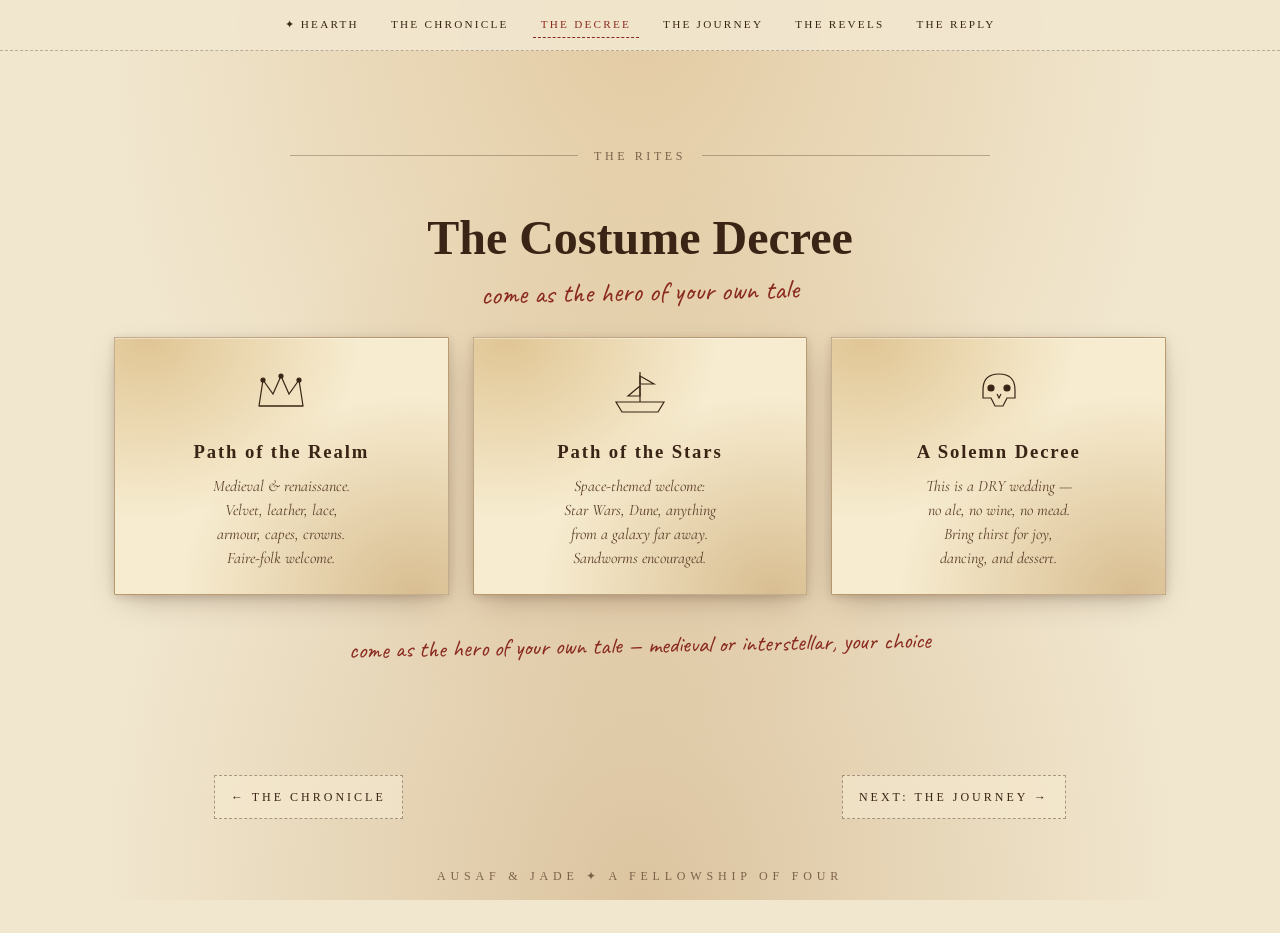
==== details.html @ 03f6eb36 "Add files via upload" ====
<!doctype html>
<html lang="en">
<head>
<meta charset="utf-8" />
<meta name="viewport" content="width=device-width,initial-scale=1" />
<title>The Costume Decree — Ausaf &amp; Jade</title>
<meta name="description" content="Dress code for the Ausaf & Jade wedding: medieval/renaissance or space-themed costumes. This is a dry wedding." />
<link rel="stylesheet" href="styles.css" />
</head>
<body>
<nav class="site-nav"><div class="nav-inner">
  <a href="index.html">✦ Hearth</a>
  <a href="story.html">The Chronicle</a>
  <a href="details.html">The Decree</a>
  <a href="journey.html">The Journey</a>
  <a href="festivities.html">The Revels</a>
  <a href="rsvp.html">The Reply</a>
</div></nav>
<section class="page-section container">
  <div class="divider"><span class="line"></span><span class="label">The Rites</span><span class="line"></span></div>
  <div class="center mb-3">
    <h2 class="section-title">The Costume Decree</h2>
    <p class="section-subtitle">come as the hero of your own tale</p>
  </div>
  <div class="grid-3">
    <div class="parchment-card detail-card">
      <div class="icon" data-sketch="crown"></div>
      <h3>Path of the Realm</h3>
      <ul><li>Medieval &amp; renaissance.</li><li>Velvet, leather, lace,</li><li>armour, capes, crowns.</li><li>Faire-folk welcome.</li></ul>
    </div>
    <div class="parchment-card detail-card">
      <div class="icon" data-sketch="ship"></div>
      <h3>Path of the Stars</h3>
      <ul><li>Space-themed welcome:</li><li>Star Wars, Dune, anything</li><li>from a galaxy far away.</li><li>Sandworms encouraged.</li></ul>
    </div>
    <div class="parchment-card detail-card">
      <div class="icon" data-sketch="skull"></div>
      <h3>A Solemn Decree</h3>
      <ul><li>This is a DRY wedding —</li><li>no ale, no wine, no mead.</li><li>Bring thirst for joy,</li><li>dancing, and dessert.</li></ul>
    </div>
  </div>
  <p class="center mt-4 hand" style="font-size:1.5rem;transform:rotate(-1deg)">come as the hero of your own tale — medieval or interstellar, your choice</p>
</section>
<nav class="page-nav">
  <a href="story.html">← The Chronicle</a>
  <a href="journey.html">Next: The Journey →</a>
</nav>
<footer class="site-footer">Ausaf &amp; Jade ✦ A Fellowship of Four</footer>
<script src="main.js"></script>
</body></html>
---- styles.css ----
@import url("https://fonts.googleapis.com/css2?family=IM+Fell+English+SC&family=IM+Fell+English:ital@0;1&family=Caveat:wght@400;700&family=Cormorant+Garamond:ital,wght@0,400;0,600;1,400&display=swap");

:root {
  --parchment: #f1e7cf;
  --parchment-deep: #e5d4ad;
  --ink: #3a2415;
  --ink-faded: #5b3f2a;
  --ink-soft: #7d624a;
  --seal: #8a2a1f;
  --font-display: "IM Fell English SC", serif;
  --font-serif: "IM Fell English", "Cormorant Garamond", serif;
  --font-hand: "Caveat", cursive;
}

* { box-sizing: border-box; margin: 0; padding: 0; }
html { scroll-behavior: smooth; }
body {
  font-family: var(--font-serif);
  color: var(--ink);
  background-color: var(--parchment);
  background-image:
    radial-gradient(ellipse at top, rgba(200,150,80,0.35), transparent 60%),
    radial-gradient(ellipse at bottom, rgba(180,130,70,0.35), transparent 60%);
  background-attachment: fixed;
  line-height: 1.5;
  min-height: 100vh;
}
img { max-width: 100%; display: block; }
a { color: var(--seal); }

.font-display { font-family: var(--font-display); }
.font-hand    { font-family: var(--font-hand); }
.font-serif   { font-family: var(--font-serif); }

.container { max-width: 1100px; margin: 0 auto; padding: 0 1.5rem; }
.narrow    { max-width: 720px; margin: 0 auto; padding: 0 1.5rem; }
.center    { text-align: center; }

/* Nav */
.site-nav { position: sticky; top: 0; z-index: 50; background: rgba(241,231,207,0.92); backdrop-filter: blur(6px); border-bottom: 1px dashed rgba(58,36,21,0.3); }
.site-nav .nav-inner { display: flex; flex-wrap: wrap; gap: 1rem; align-items: center; justify-content: center; padding: 0.75rem 1rem; font-family: var(--font-display); letter-spacing: 0.2em; font-size: 0.7rem; text-transform: uppercase; }
.site-nav a { color: var(--ink); text-decoration: none; padding: 0.25rem 0.5rem; border-bottom: 1.5px dashed transparent; }
.site-nav a:hover { border-bottom-color: var(--seal); color: var(--seal); }
.site-nav a.active { color: var(--seal); border-bottom-color: var(--seal); }

/* Cards */
.parchment-card {
  background-color: #f7ecd0;
  background-image:
    radial-gradient(ellipse at 10% 0%, rgba(190,140,60,0.4), transparent 50%),
    radial-gradient(ellipse at 90% 100%, rgba(170,120,50,0.4), transparent 55%);
  border: 1px solid rgba(120,80,40,0.4);
  box-shadow: 0 1px 0 rgba(255,255,255,0.4) inset, 0 10px 30px -10px rgba(60,30,15,0.35), 0 2px 8px rgba(60,30,15,0.15);
  padding: 1.5rem;
}
.ink-border { border: 1.5px solid var(--ink); box-shadow: 2px 2px 0 0 var(--ink); }

h1, h2, h3 { font-family: var(--font-display); color: var(--ink); line-height: 1.05; }
.hand { font-family: var(--font-hand); color: var(--seal); }
.italic { font-style: italic; }
.muted { color: var(--ink-faded); }
.eyebrow { font-family: var(--font-display); text-transform: uppercase; letter-spacing: 0.3em; font-size: 0.75rem; color: var(--ink-soft); }

/* Hero */
.hero { position: relative; min-height: 90vh; display: flex; align-items: center; justify-content: center; text-align: center; padding: 3rem 1.5rem; overflow: hidden; }
.hero-bg { position: absolute; inset: 0; width: 100%; height: 100%; object-fit: cover; opacity: 0.3; mix-blend-mode: multiply; }
.hero-overlay { position: absolute; inset: 0; background: linear-gradient(to bottom, rgba(241,231,207,0.6), transparent 30%, var(--parchment)); }
.hero-inner { position: relative; max-width: 800px; }
.hero h1 { font-size: clamp(3.5rem, 10vw, 7rem); margin: 0.5rem 0; }
.amp { display: block; font-family: var(--font-hand); font-size: 3rem; color: var(--seal); transform: rotate(-3deg); margin: 0.5rem 0; }
.compass { position: absolute; top: 1.5rem; right: 1.5rem; width: 110px; opacity: 0.8; animation: spin 60s linear infinite; }
@keyframes spin { to { transform: rotate(360deg); } }

section.page-section { padding: 4rem 1.5rem; }
.divider { display: flex; align-items: center; gap: 1rem; max-width: 700px; margin: 2rem auto 3rem; }
.divider .line { flex: 1; height: 1px; background: var(--ink); opacity: 0.3; }
.divider .label { font-family: var(--font-display); letter-spacing: 0.3em; text-transform: uppercase; font-size: 0.75rem; color: var(--ink-soft); }

.section-title { font-size: clamp(2rem, 5vw, 3rem); margin-bottom: 0.5rem; }
.section-subtitle { font-family: var(--font-hand); font-size: 1.75rem; color: var(--seal); transform: rotate(-1deg); display: inline-block; }

.grid-3 { display: grid; gap: 1.5rem; grid-template-columns: 1fr; }
@media (min-width: 720px) { .grid-3 { grid-template-columns: repeat(3, 1fr); } }

.story-row { display: grid; gap: 2rem; align-items: center; margin: 3rem 0; }
@media (min-width: 720px) { .story-row { grid-template-columns: 1fr 1fr; } }
.story-row.reverse .text { order: 2; }
.story-row.reverse .art  { order: 1; }

.btn { display: inline-block; cursor: pointer; text-decoration: none; font-family: var(--font-display); letter-spacing: 0.25em; text-transform: uppercase; font-size: 0.8rem; padding: 0.8rem 1.5rem; background: var(--seal); color: var(--parchment); border: 1.5px solid var(--ink); box-shadow: 2px 2px 0 0 var(--ink); transition: transform 0.15s, box-shadow 0.15s; }
.btn:hover { transform: translate(2px,2px); box-shadow: none; }
.btn.ghost { background: transparent; color: var(--ink); }
.btn.dark  { background: var(--ink); color: var(--parchment); }

.page-nav { display: flex; justify-content: space-between; gap: 1rem; margin: 3rem auto 0; max-width: 900px; padding: 0 1.5rem; }
.page-nav a { font-family: var(--font-display); font-size: 0.75rem; letter-spacing: 0.25em; text-transform: uppercase; color: var(--ink); text-decoration: none; padding: 0.75rem 1rem; border: 1.5px dashed rgba(58,36,21,0.4); background: rgba(247,236,208,0.6); }
.page-nav a:hover { border-color: var(--seal); color: var(--seal); }

footer.site-footer { text-align: center; padding: 3rem 1.5rem; font-family: var(--font-display); letter-spacing: 0.4em; text-transform: uppercase; font-size: 0.75rem; color: var(--ink-soft); }
footer .hand { font-size: 1.5rem; margin-top: 0.5rem; display: block; letter-spacing: normal; }

.detail-card { text-align: center; }
.detail-card .icon { width: 64px; height: 64px; margin: 0 auto 1rem; }
.detail-card h3 { margin-bottom: 0.75rem; letter-spacing: 0.1em; }
.detail-card ul { list-style: none; font-style: italic; color: var(--ink-faded); }

/* Journey */
.journey { display: grid; gap: 1.5rem; }
@media (min-width: 900px) { .journey { grid-template-columns: 3fr 2fr; } }
.map-stage { position: relative; aspect-ratio: 4/3; overflow: hidden; }
.map-stage svg.map { position: absolute; inset: 0; width: 100%; height: 100%; color: var(--ink); }
.pin { position: absolute; transform: translate(-50%, -50%); background: none; border: 0; cursor: pointer; padding: 0; transition: transform 0.2s; }
.pin:hover { transform: translate(-50%, -50%) scale(1.1); }
.pin.active { transform: translate(-50%, -50%) scale(1.25); z-index: 5; }
.pin svg { filter: drop-shadow(2px 3px 0 rgba(60,30,15,0.3)); }
.pin .pin-label { position: absolute; bottom: -1.25rem; left: 50%; transform: translateX(-50%) rotate(-2deg); font-family: var(--font-hand); font-size: 1.1rem; color: var(--ink); white-space: nowrap; display: none; }
.pin.active .pin-label { display: block; }

.journey-info dl { margin: 1rem 0; }
.journey-info dt { font-family: var(--font-display); text-transform: uppercase; letter-spacing: 0.2em; font-size: 0.7rem; color: var(--ink-soft); margin-top: 0.5rem; }
.journey-info dd { margin-left: 0; }
.journey-buttons { display: flex; flex-wrap: wrap; gap: 0.5rem; margin-top: 1rem; }
.chip { font-family: var(--font-display); font-size: 0.65rem; letter-spacing: 0.2em; text-transform: uppercase; padding: 0.5rem 0.75rem; cursor: pointer; border: 2px dashed rgba(58,36,21,0.4); background: transparent; color: var(--ink); }
.chip.active { background: var(--ink); color: var(--parchment); border-color: var(--ink); }

/* Festivities */
.acts { list-style: none; display: grid; gap: 1.5rem; max-width: 850px; margin: 0 auto; }
@media (min-width: 720px) { .acts { grid-template-columns: 1fr 1fr; } }
.act { display: flex; gap: 1rem; align-items: flex-start; }
.act .icon { width: 48px; height: 48px; flex-shrink: 0; }
.act .time { font-family: var(--font-display); letter-spacing: 0.25em; font-size: 0.75rem; color: var(--seal); text-transform: uppercase; }
.act .title { font-family: var(--font-display); font-size: 1.4rem; color: var(--ink); }
.act .note { font-family: var(--font-hand); font-size: 1.2rem; color: var(--ink-faded); }

/* RSVP */
form.rsvp { display: grid; gap: 1.5rem; }
form.rsvp .row { display: grid; gap: 1.5rem; }
@media (min-width: 600px) { form.rsvp .row.two { grid-template-columns: 1fr 1fr; } }
form.rsvp label.field-label { display: block; font-family: var(--font-display); text-transform: uppercase; letter-spacing: 0.2em; font-size: 0.7rem; color: var(--ink-soft); margin-bottom: 0.25rem; }
form.rsvp input[type="text"], form.rsvp input[type="email"], form.rsvp input[type="number"], form.rsvp textarea { width: 100%; background: transparent; border: 0; border-bottom: 2px dashed rgba(58,36,21,0.5); font-family: var(--font-hand); font-size: 1.5rem; color: var(--ink); padding: 0.4rem 0; outline: none; transition: border-color 0.2s; }
form.rsvp input:focus, form.rsvp textarea:focus { border-color: var(--seal); }
form.rsvp textarea { resize: vertical; min-height: 5rem; }
.radio-group { display: flex; gap: 1.5rem; padding-top: 0.5rem; font-family: var(--font-hand); font-size: 1.4rem; }
.radio-group label { display: inline-flex; align-items: center; gap: 0.4rem; cursor: pointer; }
.diet-grid { display: flex; flex-wrap: wrap; gap: 0.5rem; padding-top: 0.5rem; }
.diet { font-family: var(--font-hand); font-size: 1.1rem; padding: 0.3rem 0.9rem; border: 2px dashed rgba(58,36,21,0.4); background: transparent; color: var(--ink); cursor: pointer; }
.diet.on { background: var(--seal); color: var(--parchment); border-color: var(--seal); transform: rotate(-1deg); }
.error { color: var(--seal); font-family: var(--font-hand); font-size: 1.2rem; }
.success { text-align: center; padding: 2rem; }
.success .big { font-family: var(--font-hand); font-size: 3rem; color: var(--seal); transform: rotate(-2deg); display: inline-block; }

.hidden { display: none !important; }
.mt-1 { margin-top: 0.5rem; } .mt-2 { margin-top: 1rem; } .mt-3 { margin-top: 1.5rem; } .mt-4 { margin-top: 2rem; }
.mb-1 { margin-bottom: 0.5rem; } .mb-2 { margin-bottom: 1rem; } .mb-3 { margin-bottom: 1.5rem; }
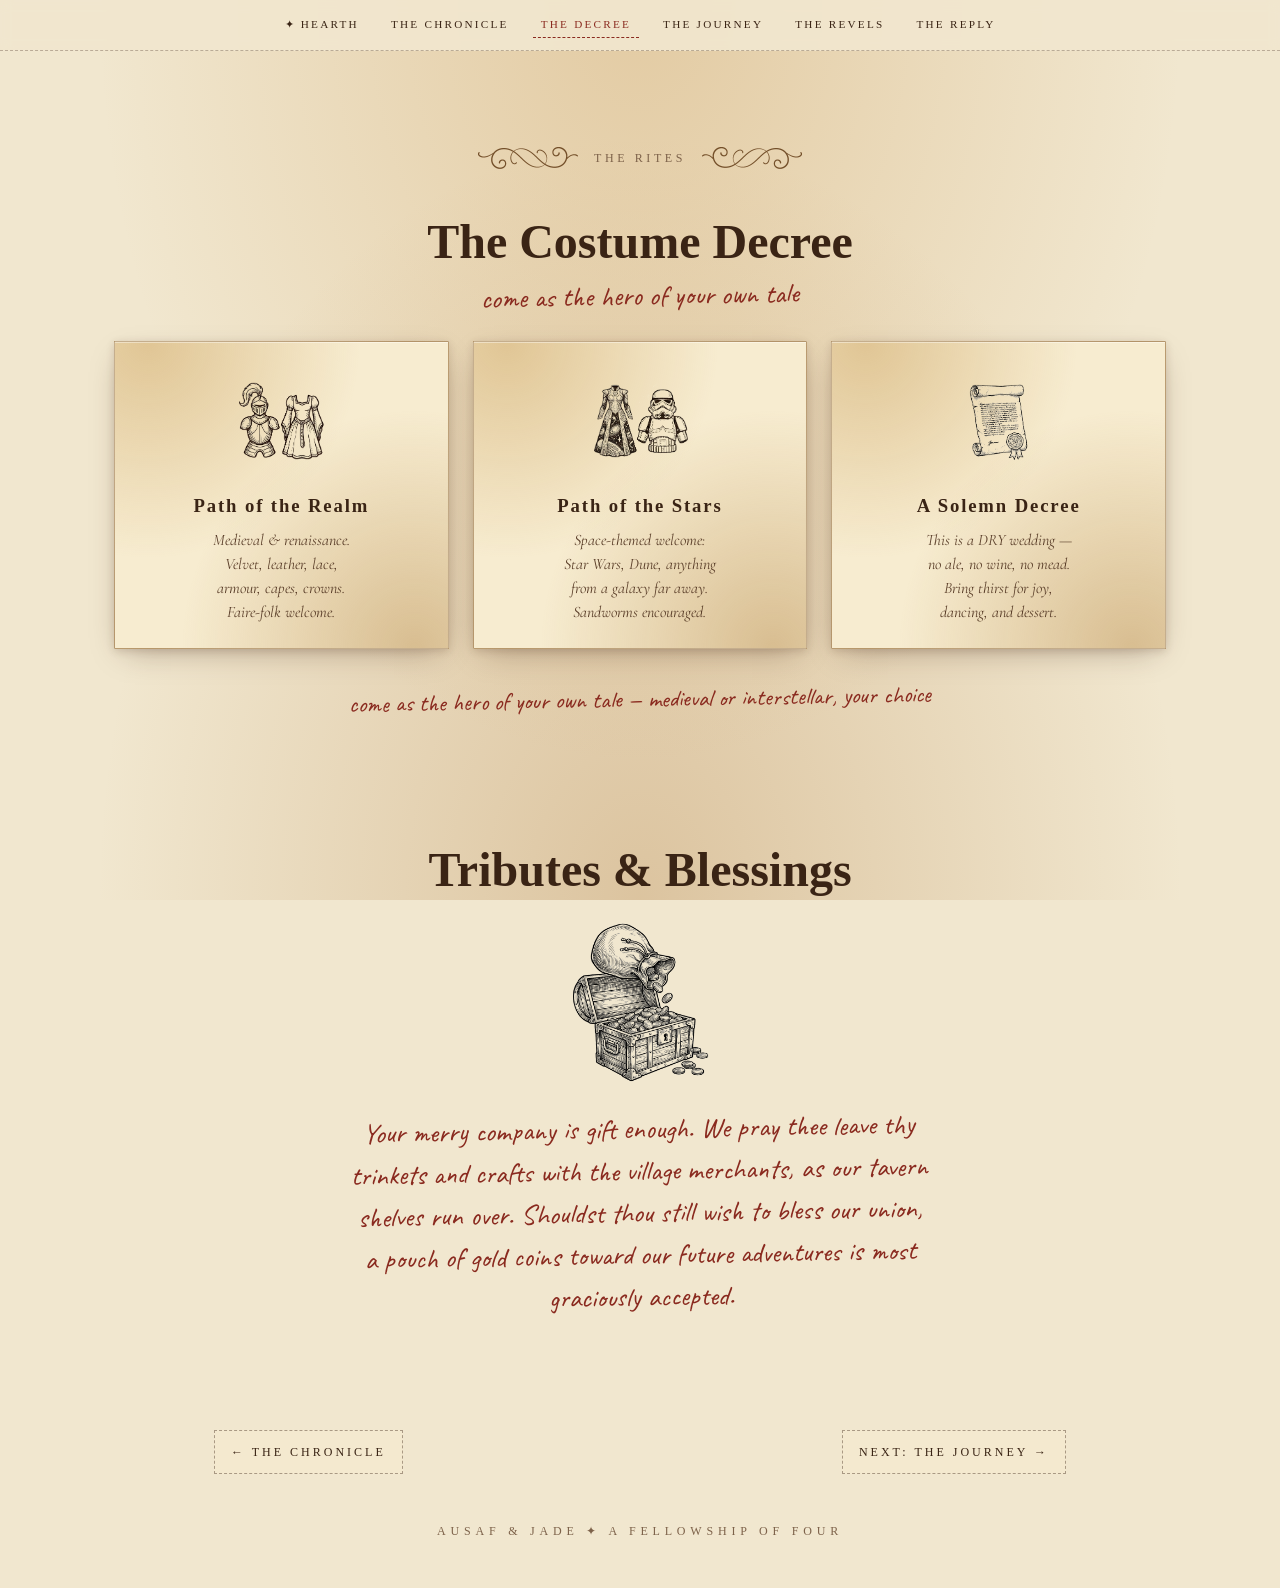
==== commit 9c1375c4: "Update wedding site content" ====
--- a/details.html
+++ b/details.html
@@ -17,29 +17,36 @@
   <a href="rsvp.html">The Reply</a>
 </div></nav>
 <section class="page-section container">
-  <div class="divider"><span class="line"></span><span class="label">The Rites</span><span class="line"></span></div>
+  <div class="divider"><img class="line" src="assets/left-line.png" alt="" aria-hidden="true" /><span class="label">The Rites</span><img class="line" src="assets/right-line.png" alt="" aria-hidden="true" /></div>
   <div class="center mb-3">
     <h2 class="section-title">The Costume Decree</h2>
     <p class="section-subtitle">come as the hero of your own tale</p>
   </div>
   <div class="grid-3">
     <div class="parchment-card detail-card">
-      <div class="icon" data-sketch="crown"></div>
+      <img class="icon" src="assets/medieval-symbol.png" alt="" aria-hidden="true" />
       <h3>Path of the Realm</h3>
       <ul><li>Medieval &amp; renaissance.</li><li>Velvet, leather, lace,</li><li>armour, capes, crowns.</li><li>Faire-folk welcome.</li></ul>
     </div>
     <div class="parchment-card detail-card">
-      <div class="icon" data-sketch="ship"></div>
+      <img class="icon" src="assets/stars-symbol.png" alt="" aria-hidden="true" />
       <h3>Path of the Stars</h3>
       <ul><li>Space-themed welcome:</li><li>Star Wars, Dune, anything</li><li>from a galaxy far away.</li><li>Sandworms encouraged.</li></ul>
     </div>
     <div class="parchment-card detail-card">
-      <div class="icon" data-sketch="skull"></div>
+      <img class="icon" src="assets/decree-symbol.png" alt="" aria-hidden="true" />
       <h3>A Solemn Decree</h3>
       <ul><li>This is a DRY wedding —</li><li>no ale, no wine, no mead.</li><li>Bring thirst for joy,</li><li>dancing, and dessert.</li></ul>
     </div>
   </div>
   <p class="center mt-4 hand" style="font-size:1.5rem;transform:rotate(-1deg)">come as the hero of your own tale — medieval or interstellar, your choice</p>
+</section>
+<section class="page-section container">
+  <div class="center">
+    <h2 class="section-title">Tributes &amp; Blessings</h2>
+    <img src="assets/coin-symbol.png" alt="" aria-hidden="true" style="width:165px;height:165px;object-fit:contain;display:block;margin:1.5rem auto;" />
+    <p class="section-subtitle" style="max-width:580px;margin:0 auto;">Your merry company is gift enough. We pray thee leave thy trinkets and crafts with the village merchants, as our tavern shelves run over. Shouldst thou still wish to bless our union, a pouch of gold coins toward our future adventures is most graciously accepted.</p>
+  </div>
 </section>
 <nav class="page-nav">
   <a href="story.html">← The Chronicle</a>
--- a/styles.css
+++ b/styles.css
@@ -52,6 +52,12 @@
   border: 1px solid rgba(120,80,40,0.4);
   box-shadow: 0 1px 0 rgba(255,255,255,0.4) inset, 0 10px 30px -10px rgba(60,30,15,0.35), 0 2px 8px rgba(60,30,15,0.15);
   padding: 1.5rem;
+  transform: translateY(0);
+  transition: transform 0.25s ease, box-shadow 0.25s ease;
+}
+.parchment-card:hover {
+  transform: translateY(-10px);
+  box-shadow: 0 1px 0 rgba(255,255,255,0.4) inset, 0 20px 40px -10px rgba(60,30,15,0.25), 0 8px 20px rgba(60,30,15,0.12);
 }
 .ink-border { border: 1.5px solid var(--ink); box-shadow: 2px 2px 0 0 var(--ink); }
 
@@ -63,7 +69,7 @@
 
 /* Hero */
 .hero { position: relative; min-height: 90vh; display: flex; align-items: center; justify-content: center; text-align: center; padding: 3rem 1.5rem; overflow: hidden; }
-.hero-bg { position: absolute; inset: 0; width: 100%; height: 100%; object-fit: cover; opacity: 0.3; mix-blend-mode: multiply; }
+.hero-bg { position: absolute; inset: 0; width: 100%; height: 130%; top: -15%; object-fit: cover; opacity: 0.3; mix-blend-mode: multiply; will-change: transform; }
 .hero-overlay { position: absolute; inset: 0; background: linear-gradient(to bottom, rgba(241,231,207,0.6), transparent 30%, var(--parchment)); }
 .hero-inner { position: relative; max-width: 800px; }
 .hero h1 { font-size: clamp(3.5rem, 10vw, 7rem); margin: 0.5rem 0; }
@@ -72,9 +78,9 @@
 @keyframes spin { to { transform: rotate(360deg); } }
 
 section.page-section { padding: 4rem 1.5rem; }
-.divider { display: flex; align-items: center; gap: 1rem; max-width: 700px; margin: 2rem auto 3rem; }
-.divider .line { flex: 1; height: 1px; background: var(--ink); opacity: 0.3; }
-.divider .label { font-family: var(--font-display); letter-spacing: 0.3em; text-transform: uppercase; font-size: 0.75rem; color: var(--ink-soft); }
+.divider { display: flex; align-items: center; justify-content: center; gap: 1rem; max-width: 700px; margin: 2rem auto 3rem; }
+.divider .line { width: 100px; height: auto; display: block; opacity: 0.85; flex-shrink: 0; }
+.divider .label { font-family: var(--font-display); letter-spacing: 0.3em; text-transform: uppercase; font-size: 0.75rem; color: var(--ink-soft); text-align: center; }
 
 .section-title { font-size: clamp(2rem, 5vw, 3rem); margin-bottom: 0.5rem; }
 .section-subtitle { font-family: var(--font-hand); font-size: 1.75rem; color: var(--seal); transform: rotate(-1deg); display: inline-block; }
@@ -100,14 +106,24 @@
 footer .hand { font-size: 1.5rem; margin-top: 0.5rem; display: block; letter-spacing: normal; }
 
 .detail-card { text-align: center; }
-.detail-card .icon { width: 64px; height: 64px; margin: 0 auto 1rem; }
+.detail-card .icon { width: 110px; height: 110px; margin: 0 auto 1.25rem; object-fit: contain; display: block; }
 .detail-card h3 { margin-bottom: 0.75rem; letter-spacing: 0.1em; }
 .detail-card ul { list-style: none; font-style: italic; color: var(--ink-faded); }
+
+.family-img {
+  transform: rotate(8deg);
+  filter: drop-shadow(2px 3px 0 rgba(60,30,15,0.2));
+  transition: transform 0.3s ease, filter 0.3s ease;
+}
+.family-img:hover {
+  transform: rotate(-5deg);
+  filter: drop-shadow(4px 8px 5px rgba(60,30,15,0.45));
+}
 
 /* Journey */
 .journey { display: grid; gap: 1.5rem; }
 @media (min-width: 900px) { .journey { grid-template-columns: 3fr 2fr; } }
-.map-stage { position: relative; aspect-ratio: 4/3; overflow: hidden; }
+.map-stage { position: relative; overflow: hidden; }
 .map-stage svg.map { position: absolute; inset: 0; width: 100%; height: 100%; color: var(--ink); }
 .pin { position: absolute; transform: translate(-50%, -50%); background: none; border: 0; cursor: pointer; padding: 0; transition: transform 0.2s; }
 .pin:hover { transform: translate(-50%, -50%) scale(1.1); }
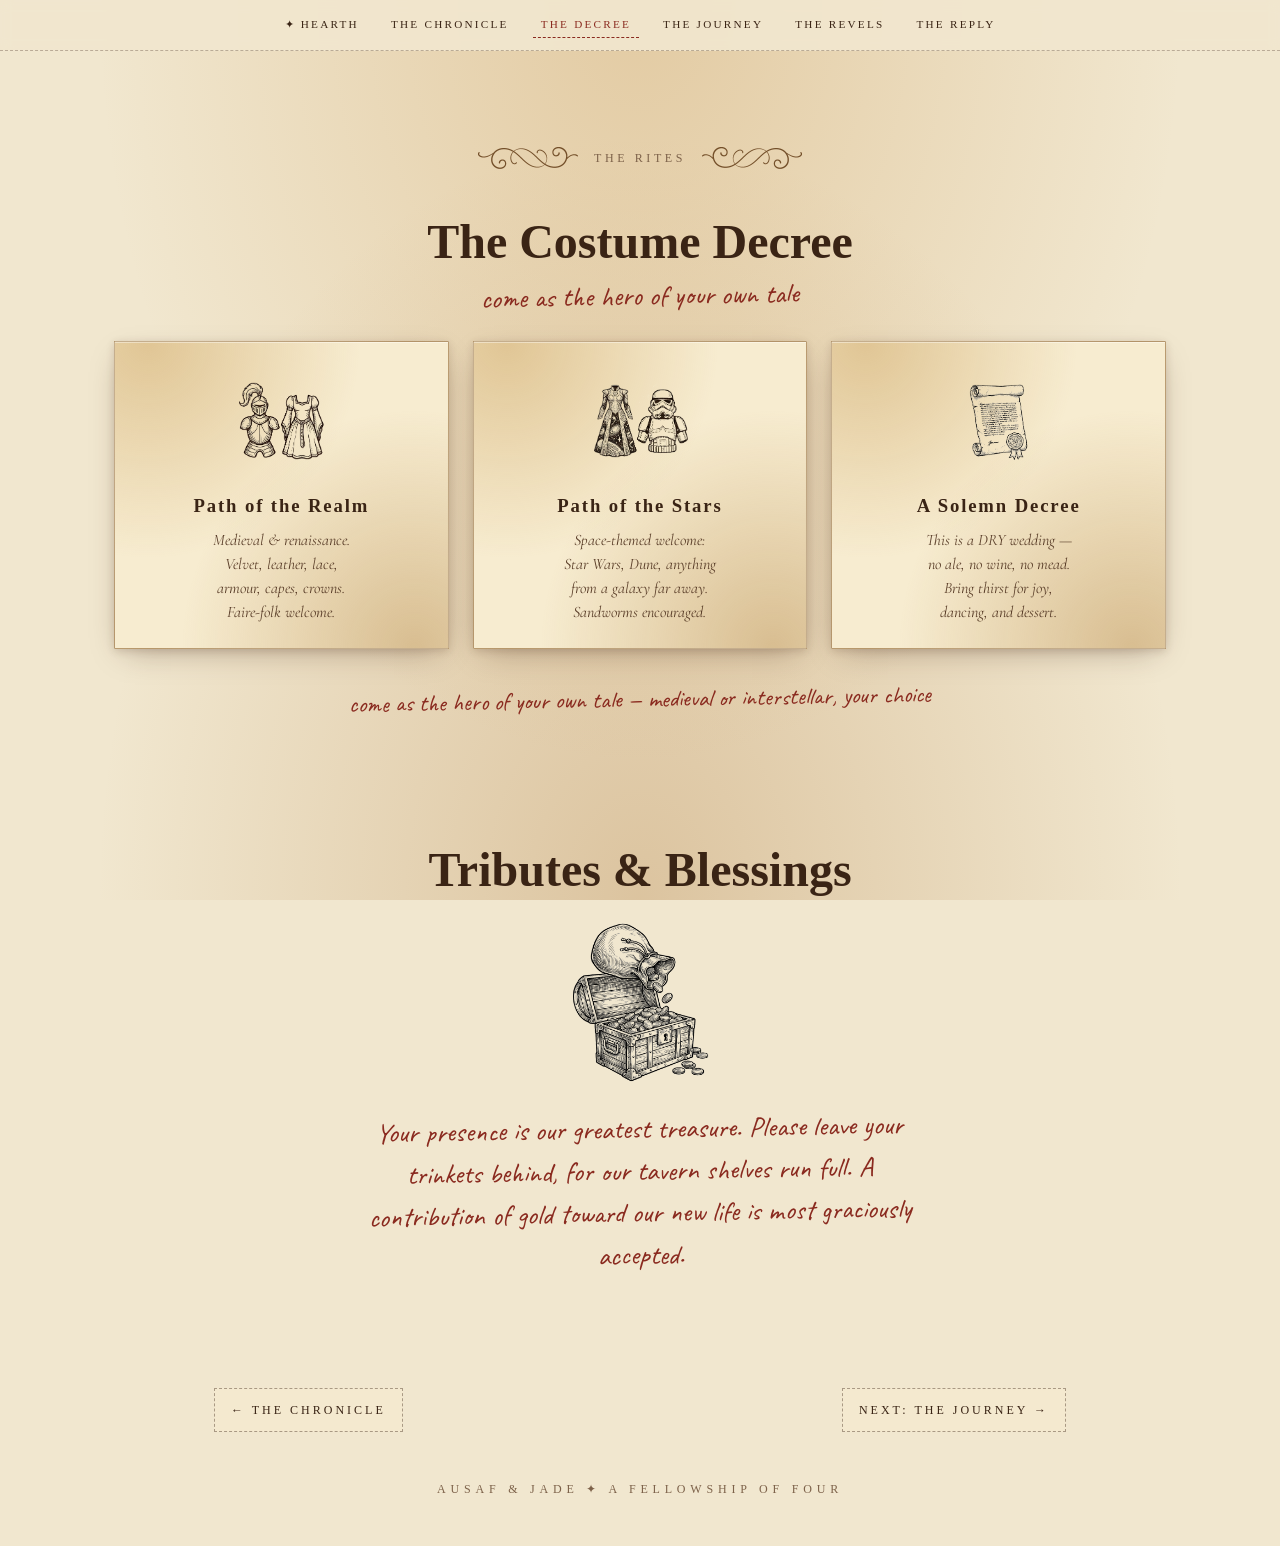
==== commit 62701227: "changed blessing message" ====
--- a/details.html
+++ b/details.html
@@ -45,7 +45,7 @@
   <div class="center">
     <h2 class="section-title">Tributes &amp; Blessings</h2>
     <img src="assets/coin-symbol.png" alt="" aria-hidden="true" style="width:165px;height:165px;object-fit:contain;display:block;margin:1.5rem auto;" />
-    <p class="section-subtitle" style="max-width:580px;margin:0 auto;">Your merry company is gift enough. We pray thee leave thy trinkets and crafts with the village merchants, as our tavern shelves run over. Shouldst thou still wish to bless our union, a pouch of gold coins toward our future adventures is most graciously accepted.</p>
+    <p class="section-subtitle" style="max-width:580px;margin:0 auto;">Your presence is our greatest treasure. Please leave your trinkets behind, for our tavern shelves run full. A contribution of gold toward our new life is most graciously accepted.</p>
   </div>
 </section>
 <nav class="page-nav">
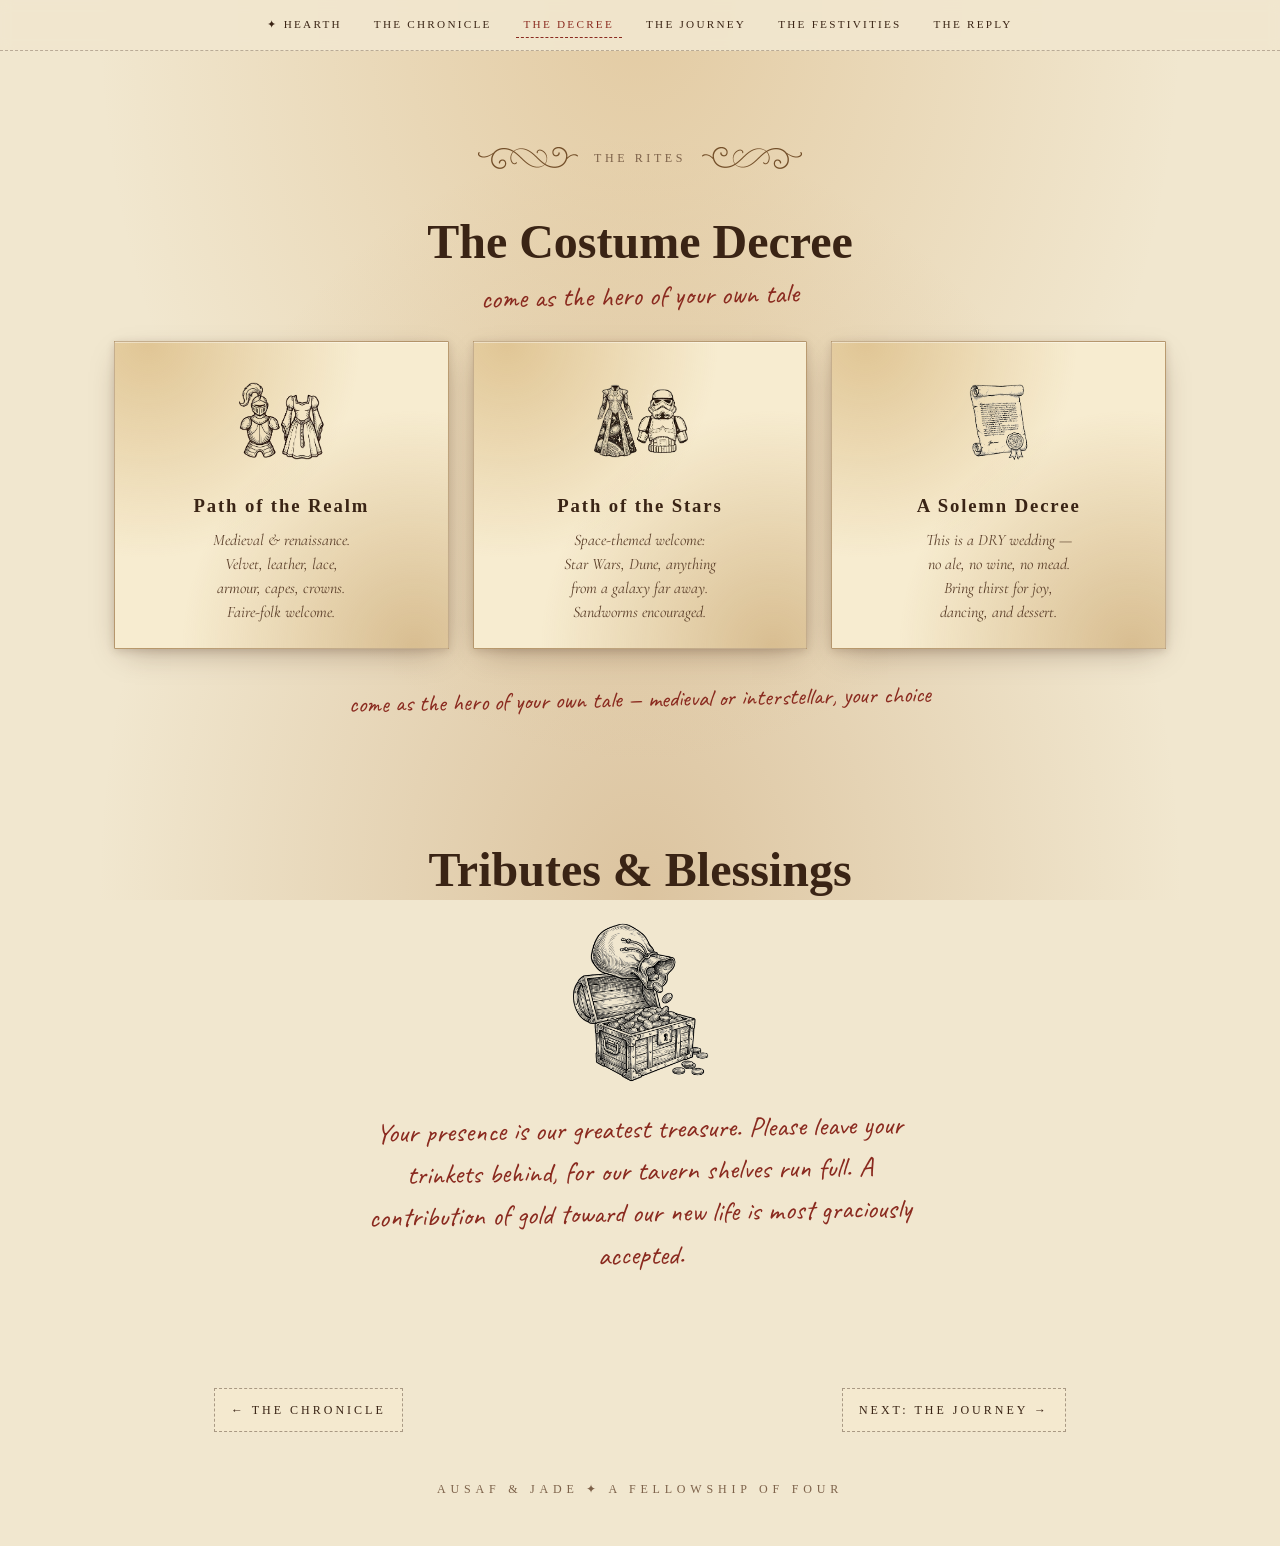
==== commit fd8f006d: "changed icons" ====
--- a/details.html
+++ b/details.html
@@ -13,7 +13,7 @@
   <a href="story.html">The Chronicle</a>
   <a href="details.html">The Decree</a>
   <a href="journey.html">The Journey</a>
-  <a href="festivities.html">The Revels</a>
+  <a href="festivities.html">THE FESTIVITIES</a>
   <a href="rsvp.html">The Reply</a>
 </div></nav>
 <section class="page-section container">
--- a/styles.css
+++ b/styles.css
@@ -143,10 +143,12 @@
 .acts { list-style: none; display: grid; gap: 1.5rem; max-width: 850px; margin: 0 auto; }
 @media (min-width: 720px) { .acts { grid-template-columns: 1fr 1fr; } }
 .act { display: flex; gap: 1rem; align-items: flex-start; }
-.act .icon { width: 48px; height: 48px; flex-shrink: 0; }
+.act .icon { width: 48px; height: 48px; flex-shrink: 0; object-fit: contain; }
 .act .time { font-family: var(--font-display); letter-spacing: 0.25em; font-size: 0.75rem; color: var(--seal); text-transform: uppercase; }
 .act .title { font-family: var(--font-display); font-size: 1.4rem; color: var(--ink); }
 .act .note { font-family: var(--font-hand); font-size: 1.2rem; color: var(--ink-faded); }
+.story-img-3 { transform: rotateZ(-8deg); transition: transform 0.3s ease; }
+.story-img-3:hover { transform: rotateZ(10deg); }
 
 /* RSVP */
 form.rsvp { display: grid; gap: 1.5rem; }
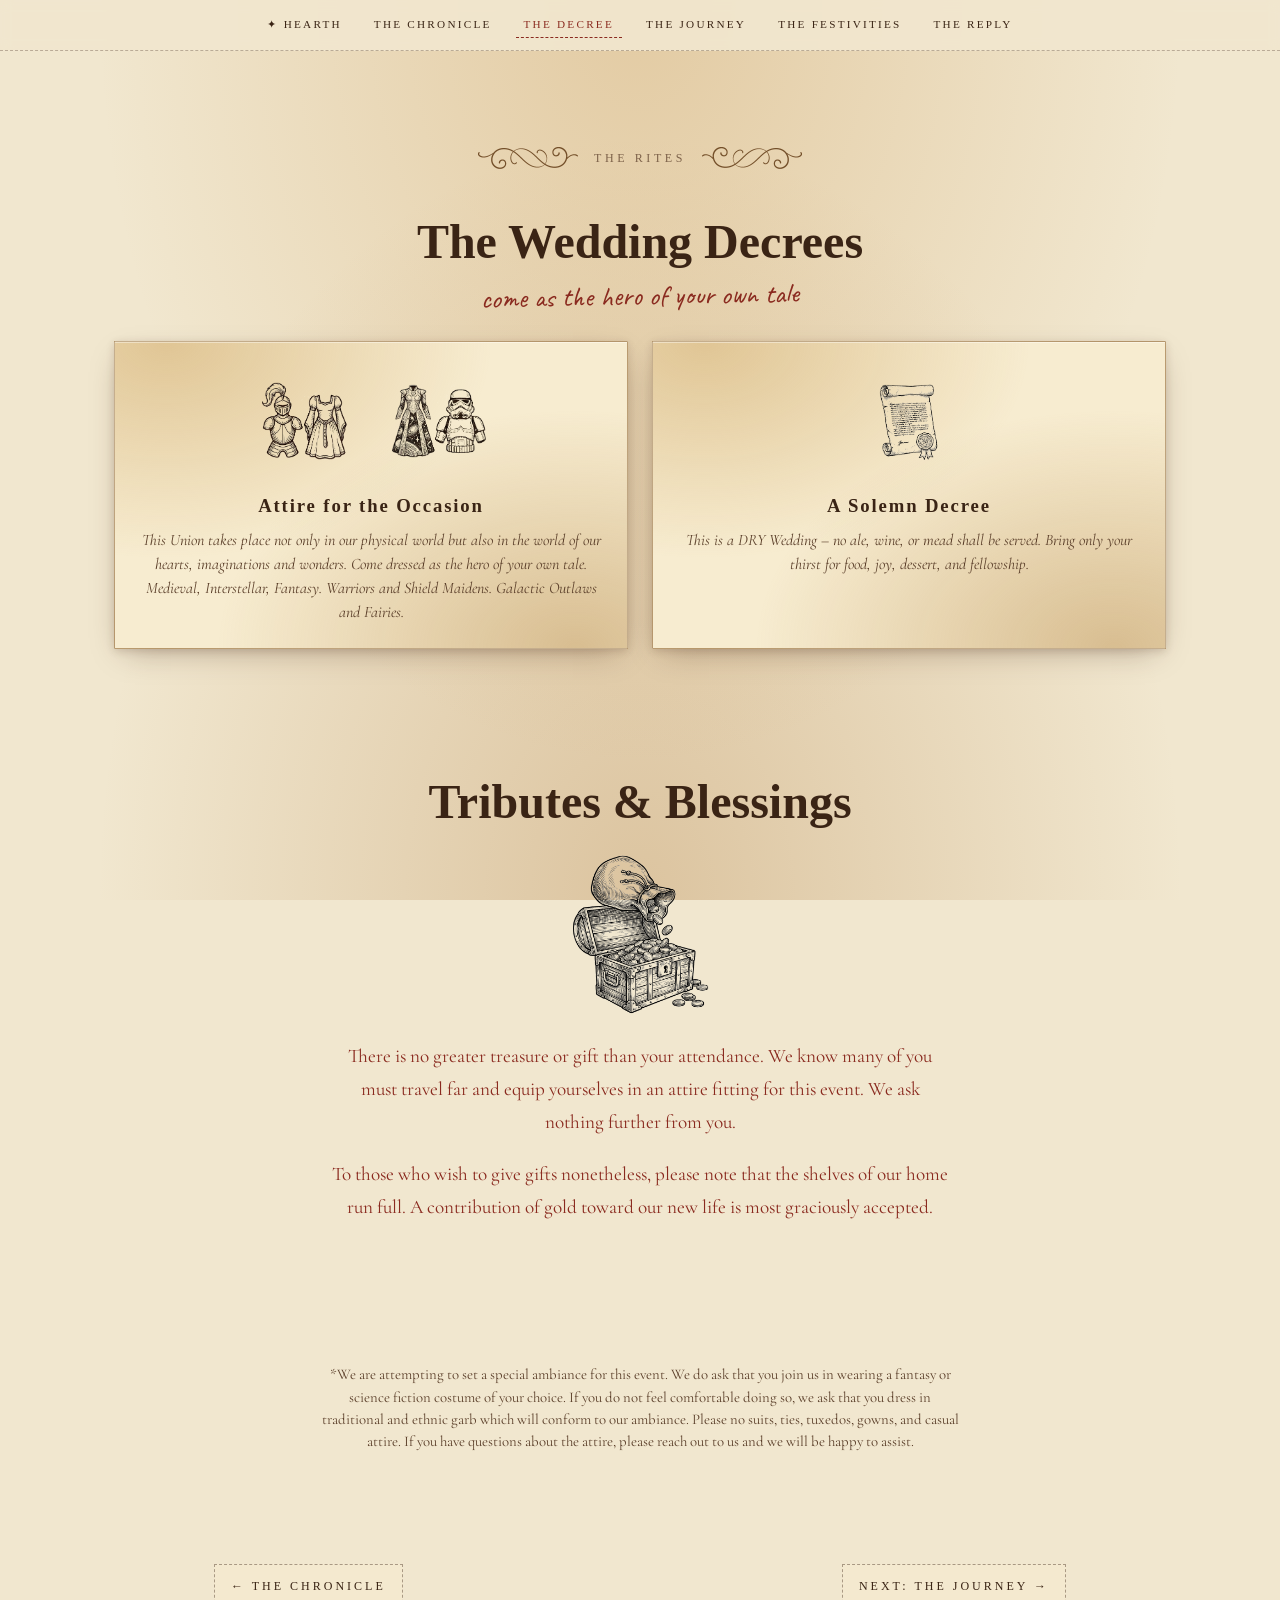
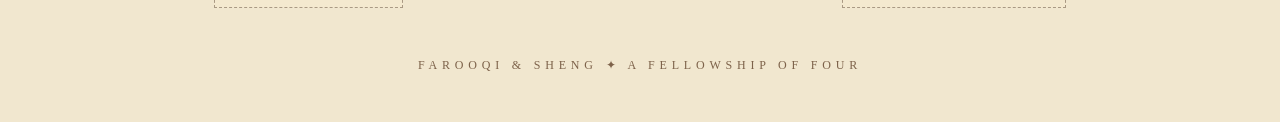
==== commit 6505f603: "finalizing edits 01" ====
--- a/details.html
+++ b/details.html
@@ -3,8 +3,8 @@
 <head>
 <meta charset="utf-8" />
 <meta name="viewport" content="width=device-width,initial-scale=1" />
-<title>The Costume Decree — Ausaf &amp; Jade</title>
-<meta name="description" content="Dress code for the Ausaf & Jade wedding: medieval/renaissance or space-themed costumes. This is a dry wedding." />
+<title>The Wedding Decrees — Farooqi &amp; Sheng</title>
+<meta name="description" content="Dress code for the Farooqi & Sheng wedding: medieval/renaissance or space-themed costumes. This is a dry wedding." />
 <link rel="stylesheet" href="styles.css" />
 </head>
 <body>
@@ -19,39 +19,38 @@
 <section class="page-section container">
   <div class="divider"><img class="line" src="assets/left-line.png" alt="" aria-hidden="true" /><span class="label">The Rites</span><img class="line" src="assets/right-line.png" alt="" aria-hidden="true" /></div>
   <div class="center mb-3">
-    <h2 class="section-title">The Costume Decree</h2>
+    <h2 class="section-title">The Wedding Decrees</h2>
     <p class="section-subtitle">come as the hero of your own tale</p>
   </div>
-  <div class="grid-3">
+  <div class="grid-2">
     <div class="parchment-card detail-card">
-      <img class="icon" src="assets/medieval-symbol.png" alt="" aria-hidden="true" />
-      <h3>Path of the Realm</h3>
-      <ul><li>Medieval &amp; renaissance.</li><li>Velvet, leather, lace,</li><li>armour, capes, crowns.</li><li>Faire-folk welcome.</li></ul>
-    </div>
-    <div class="parchment-card detail-card">
-      <img class="icon" src="assets/stars-symbol.png" alt="" aria-hidden="true" />
-      <h3>Path of the Stars</h3>
-      <ul><li>Space-themed welcome:</li><li>Star Wars, Dune, anything</li><li>from a galaxy far away.</li><li>Sandworms encouraged.</li></ul>
+      <div class="icon-row">
+        <img class="icon" src="assets/medieval-symbol.png" alt="" aria-hidden="true" />
+        <img class="icon" src="assets/stars-symbol.png" alt="" aria-hidden="true" />
+      </div>
+      <h3>Attire for the Occasion</h3>
+      <p class="hand-note">This Union takes place not only in our physical world but also in the world of our hearts, imaginations and wonders. Come dressed as the hero of your own tale. Medieval, Interstellar, Fantasy. Warriors and Shield Maidens. Galactic Outlaws and Fairies.</p>
     </div>
     <div class="parchment-card detail-card">
       <img class="icon" src="assets/decree-symbol.png" alt="" aria-hidden="true" />
       <h3>A Solemn Decree</h3>
-      <ul><li>This is a DRY wedding —</li><li>no ale, no wine, no mead.</li><li>Bring thirst for joy,</li><li>dancing, and dessert.</li></ul>
+      <p class="hand-note">This is a DRY Wedding – no ale, wine, or mead shall be served. Bring only your thirst for food, joy, dessert, and fellowship.</p>
     </div>
   </div>
-  <p class="center mt-4 hand" style="font-size:1.5rem;transform:rotate(-1deg)">come as the hero of your own tale — medieval or interstellar, your choice</p>
 </section>
 <section class="page-section container">
   <div class="center">
     <h2 class="section-title">Tributes &amp; Blessings</h2>
     <img src="assets/coin-symbol.png" alt="" aria-hidden="true" style="width:165px;height:165px;object-fit:contain;display:block;margin:1.5rem auto;" />
-    <p class="section-subtitle" style="max-width:580px;margin:0 auto;">Your presence is our greatest treasure. Please leave your trinkets behind, for our tavern shelves run full. A contribution of gold toward our new life is most graciously accepted.</p>
+    <p style="max-width:620px;margin:0 auto 1.25rem;font-size:1.2rem;line-height:1.7;color:var(--seal);">There is no greater treasure or gift than your attendance. We know many of you must travel far and equip yourselves in an attire fitting for this event. We ask nothing further from you.</p>
+    <p style="max-width:620px;margin:0 auto;font-size:1.2rem;line-height:1.7;color:var(--seal);">To those who wish to give gifts nonetheless, please note that the shelves of our home run full. A contribution of gold toward our new life is most graciously accepted.</p>
   </div>
+  <p class="center muted" style="font-size:calc(0.8rem + 2px);max-width:640px;margin:calc(2.5rem + 100px) auto 0;">*We are attempting to set a special ambiance for this event. We do ask that you join us in wearing a fantasy or science fiction costume of your choice. If you do not feel comfortable doing so, we ask that you dress in traditional and ethnic garb which will conform to our ambiance. Please no suits, ties, tuxedos, gowns, and casual attire. If you have questions about the attire, please reach out to us and we will be happy to assist.</p>
 </section>
 <nav class="page-nav">
   <a href="story.html">← The Chronicle</a>
   <a href="journey.html">Next: The Journey →</a>
 </nav>
-<footer class="site-footer">Ausaf &amp; Jade ✦ A Fellowship of Four</footer>
+<footer class="site-footer">Farooqi &amp; Sheng ✦ A Fellowship of Four</footer>
 <script src="main.js"></script>
 </body></html>
--- a/styles.css
+++ b/styles.css
@@ -26,7 +26,8 @@
   min-height: 100vh;
 }
 img { max-width: 100%; display: block; }
-a { color: var(--seal); }
+a { color: var(--seal); text-decoration: none; }
+a:hover { text-decoration: underline; }
 
 .font-display { font-family: var(--font-display); }
 .font-hand    { font-family: var(--font-hand); }
@@ -40,7 +41,7 @@
 .site-nav { position: sticky; top: 0; z-index: 50; background: rgba(241,231,207,0.92); backdrop-filter: blur(6px); border-bottom: 1px dashed rgba(58,36,21,0.3); }
 .site-nav .nav-inner { display: flex; flex-wrap: wrap; gap: 1rem; align-items: center; justify-content: center; padding: 0.75rem 1rem; font-family: var(--font-display); letter-spacing: 0.2em; font-size: 0.7rem; text-transform: uppercase; }
 .site-nav a { color: var(--ink); text-decoration: none; padding: 0.25rem 0.5rem; border-bottom: 1.5px dashed transparent; }
-.site-nav a:hover { border-bottom-color: var(--seal); color: var(--seal); }
+.site-nav a:hover { border-bottom-color: var(--seal); color: var(--seal); text-decoration: none; }
 .site-nav a.active { color: var(--seal); border-bottom-color: var(--seal); }
 
 /* Cards */
@@ -88,19 +89,22 @@
 .grid-3 { display: grid; gap: 1.5rem; grid-template-columns: 1fr; }
 @media (min-width: 720px) { .grid-3 { grid-template-columns: repeat(3, 1fr); } }
 
+.grid-2 { display: grid; gap: 1.5rem; grid-template-columns: 1fr; }
+@media (min-width: 720px) { .grid-2 { grid-template-columns: repeat(2, 1fr); } }
+
 .story-row { display: grid; gap: 2rem; align-items: center; margin: 3rem 0; }
 @media (min-width: 720px) { .story-row { grid-template-columns: 1fr 1fr; } }
 .story-row.reverse .text { order: 2; }
 .story-row.reverse .art  { order: 1; }
 
 .btn { display: inline-block; cursor: pointer; text-decoration: none; font-family: var(--font-display); letter-spacing: 0.25em; text-transform: uppercase; font-size: 0.8rem; padding: 0.8rem 1.5rem; background: var(--seal); color: var(--parchment); border: 1.5px solid var(--ink); box-shadow: 2px 2px 0 0 var(--ink); transition: transform 0.15s, box-shadow 0.15s; }
-.btn:hover { transform: translate(2px,2px); box-shadow: none; }
+.btn:hover { transform: translate(2px,2px); box-shadow: none; text-decoration: none; }
 .btn.ghost { background: transparent; color: var(--ink); }
 .btn.dark  { background: var(--ink); color: var(--parchment); }
 
 .page-nav { display: flex; justify-content: space-between; gap: 1rem; margin: 3rem auto 0; max-width: 900px; padding: 0 1.5rem; }
 .page-nav a { font-family: var(--font-display); font-size: 0.75rem; letter-spacing: 0.25em; text-transform: uppercase; color: var(--ink); text-decoration: none; padding: 0.75rem 1rem; border: 1.5px dashed rgba(58,36,21,0.4); background: rgba(247,236,208,0.6); }
-.page-nav a:hover { border-color: var(--seal); color: var(--seal); }
+.page-nav a:hover { border-color: var(--seal); color: var(--seal); text-decoration: none; }
 
 footer.site-footer { text-align: center; padding: 3rem 1.5rem; font-family: var(--font-display); letter-spacing: 0.4em; text-transform: uppercase; font-size: 0.75rem; color: var(--ink-soft); }
 footer .hand { font-size: 1.5rem; margin-top: 0.5rem; display: block; letter-spacing: normal; }
@@ -109,8 +113,14 @@
 .detail-card .icon { width: 110px; height: 110px; margin: 0 auto 1.25rem; object-fit: contain; display: block; }
 .detail-card h3 { margin-bottom: 0.75rem; letter-spacing: 0.1em; }
 .detail-card ul { list-style: none; font-style: italic; color: var(--ink-faded); }
+.detail-card p.hand-note { font-style: italic; color: var(--ink-faded); }
+.detail-card .icon-row { display: flex; justify-content: center; gap: 1.5rem; margin: 0 auto 1.25rem; }
+.detail-card .icon-row .icon { margin: 0; }
 
 .family-img {
+  width: 100%;
+  max-width: min(320px, 100%);
+  height: auto;
   transform: rotate(8deg);
   filter: drop-shadow(2px 3px 0 rgba(60,30,15,0.2));
   transition: transform 0.3s ease, filter 0.3s ease;
@@ -140,14 +150,27 @@
 .chip.active { background: var(--ink); color: var(--parchment); border-color: var(--ink); }
 
 /* Festivities */
-.acts { list-style: none; display: grid; gap: 1.5rem; max-width: 850px; margin: 0 auto; }
-@media (min-width: 720px) { .acts { grid-template-columns: 1fr 1fr; } }
+.acts { list-style: none; display: grid; gap: 1.5rem; max-width: 640px; margin: 0 auto; }
 .act { display: flex; gap: 1rem; align-items: flex-start; }
 .act .icon { width: 48px; height: 48px; flex-shrink: 0; object-fit: contain; }
 .act .time { font-family: var(--font-display); letter-spacing: 0.25em; font-size: 0.75rem; color: var(--seal); text-transform: uppercase; }
 .act .title { font-family: var(--font-display); font-size: 1.4rem; color: var(--ink); }
 .act .note { font-family: var(--font-hand); font-size: 1.2rem; color: var(--ink-faded); }
-.story-img-3 { transform: rotateZ(-8deg); transition: transform 0.3s ease; }
+
+.act.act-special {
+  background-color: #8a5650;
+  background-image: none;
+  border-color: rgba(0,0,0,0.15);
+  padding: 0.65rem 1.5rem;
+  box-shadow: 0 1px 0 rgba(255,255,255,0.15) inset, 0 4px 10px rgba(60,20,15,0.15);
+}
+.act.act-special:hover { transform: none; box-shadow: 0 1px 0 rgba(255,255,255,0.15) inset, 0 4px 10px rgba(60,20,15,0.15); }
+.act.act-special > div { display: flex; flex-direction: column; gap: 0.15rem; }
+.act.act-special .time { color: rgba(255,255,255,0.7); font-size: 0.65rem; line-height: 1.2; }
+.act.act-special .title { color: rgba(255,255,255,0.92); font-size: 1.1rem; line-height: 1.2; }
+.act.act-special .note { color: rgba(255,255,255,0.65); font-size: 1rem; line-height: 1.2; }
+.story-img-3 { max-width: min(480px, 100%); transform: rotateZ(-8deg); transition: transform 0.3s ease; }
+@media (min-width: 720px) { .story-img-2 { max-width: min(448px, 100%); } }
 .story-img-3:hover { transform: rotateZ(10deg); }
 
 /* RSVP */
@@ -160,9 +183,6 @@
 form.rsvp textarea { resize: vertical; min-height: 5rem; }
 .radio-group { display: flex; gap: 1.5rem; padding-top: 0.5rem; font-family: var(--font-hand); font-size: 1.4rem; }
 .radio-group label { display: inline-flex; align-items: center; gap: 0.4rem; cursor: pointer; }
-.diet-grid { display: flex; flex-wrap: wrap; gap: 0.5rem; padding-top: 0.5rem; }
-.diet { font-family: var(--font-hand); font-size: 1.1rem; padding: 0.3rem 0.9rem; border: 2px dashed rgba(58,36,21,0.4); background: transparent; color: var(--ink); cursor: pointer; }
-.diet.on { background: var(--seal); color: var(--parchment); border-color: var(--seal); transform: rotate(-1deg); }
 .error { color: var(--seal); font-family: var(--font-hand); font-size: 1.2rem; }
 .success { text-align: center; padding: 2rem; }
 .success .big { font-family: var(--font-hand); font-size: 3rem; color: var(--seal); transform: rotate(-2deg); display: inline-block; }
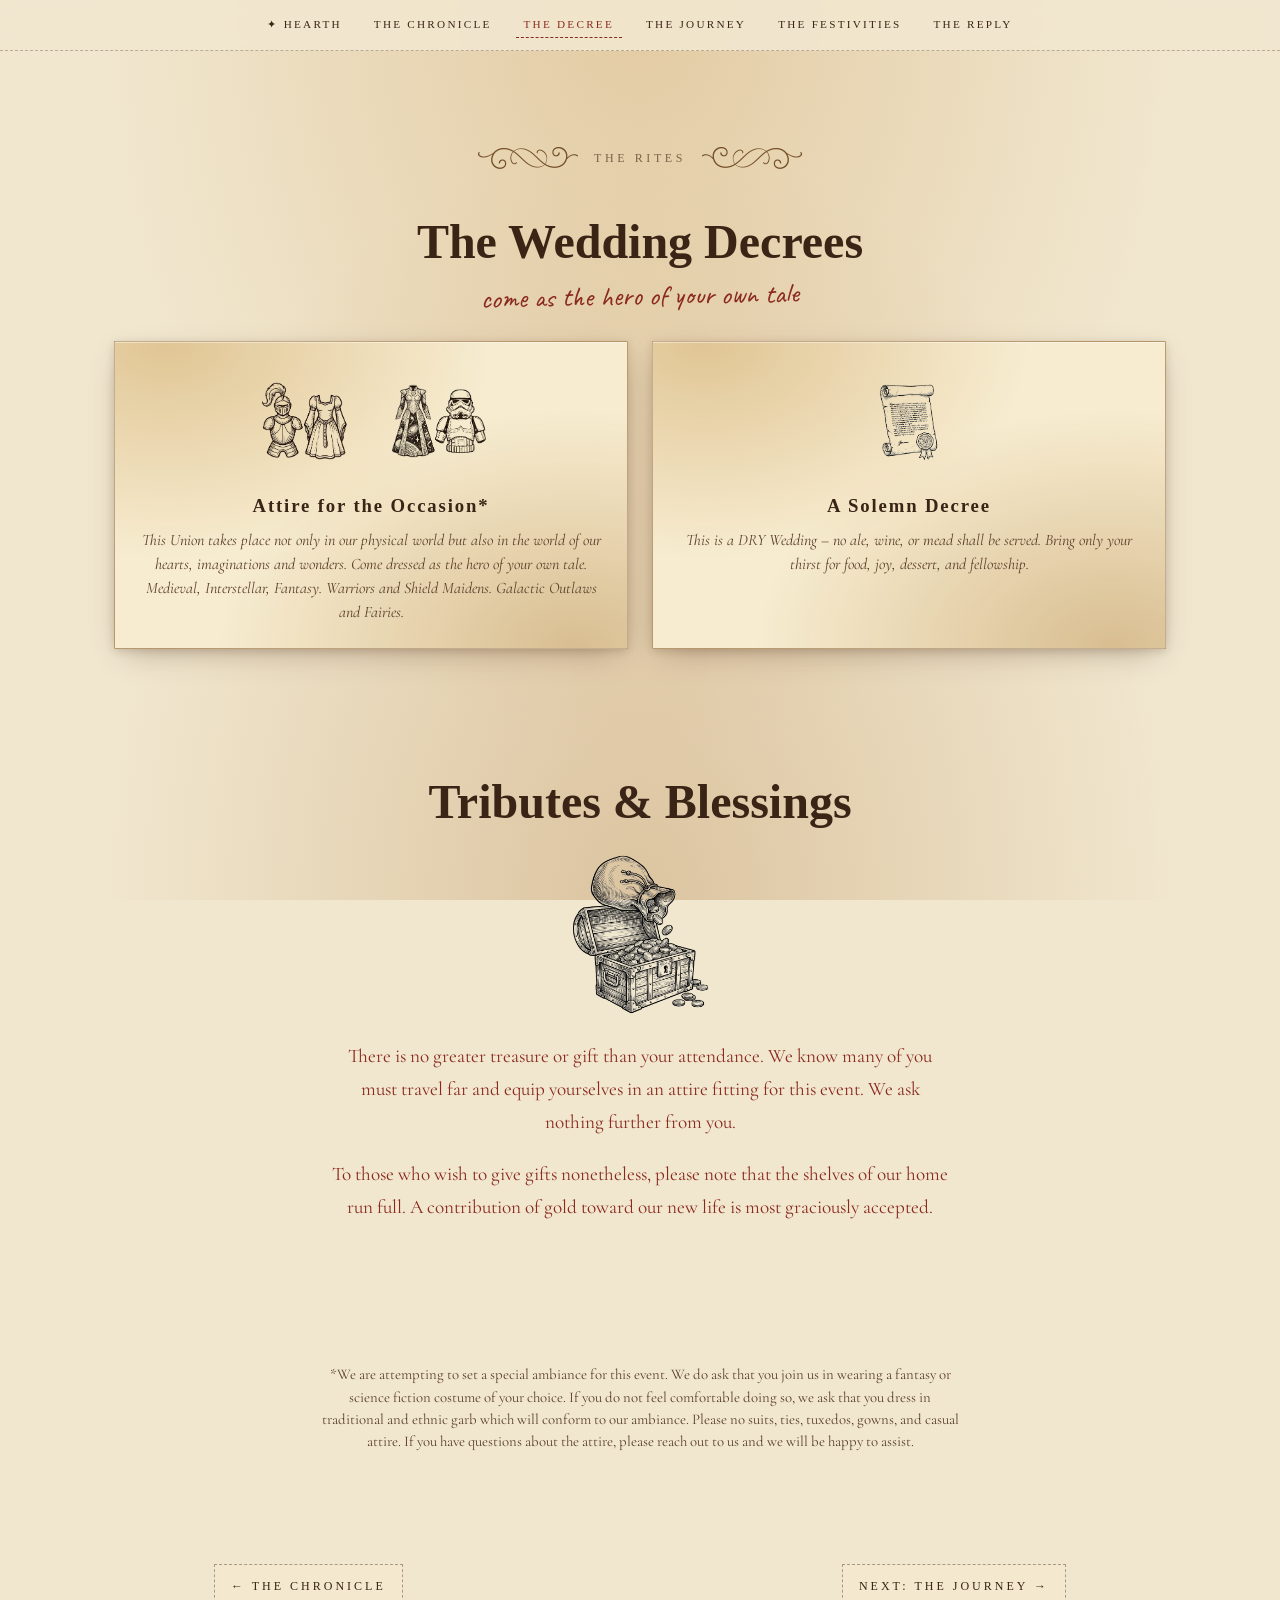
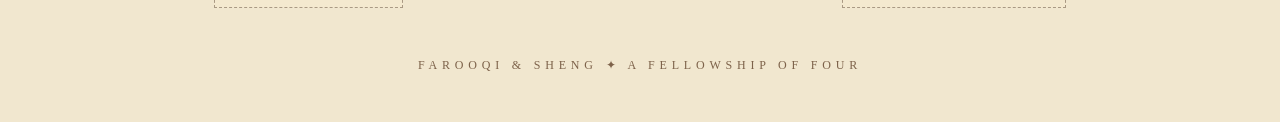
==== commit 98e687a7: "finalize 03" ====
--- a/details.html
+++ b/details.html
@@ -28,7 +28,7 @@
         <img class="icon" src="assets/medieval-symbol.png" alt="" aria-hidden="true" />
         <img class="icon" src="assets/stars-symbol.png" alt="" aria-hidden="true" />
       </div>
-      <h3>Attire for the Occasion</h3>
+      <h3>Attire for the Occasion*</h3>
       <p class="hand-note">This Union takes place not only in our physical world but also in the world of our hearts, imaginations and wonders. Come dressed as the hero of your own tale. Medieval, Interstellar, Fantasy. Warriors and Shield Maidens. Galactic Outlaws and Fairies.</p>
     </div>
     <div class="parchment-card detail-card">
--- a/styles.css
+++ b/styles.css
@@ -71,7 +71,7 @@
 /* Hero */
 .hero { position: relative; min-height: 90vh; display: flex; align-items: center; justify-content: center; text-align: center; padding: 3rem 1.5rem; overflow: hidden; }
 .hero-bg { position: absolute; inset: 0; width: 100%; height: 130%; top: -15%; object-fit: cover; opacity: 0.3; mix-blend-mode: multiply; will-change: transform; }
-.hero-overlay { position: absolute; inset: 0; background: linear-gradient(to bottom, rgba(241,231,207,0.6), transparent 30%, var(--parchment)); }
+.hero-overlay { position: absolute; inset: 0; background: linear-gradient(to bottom, rgba(241,231,207,0.7), transparent 30%, var(--parchment)); }
 .hero-inner { position: relative; max-width: 800px; }
 .hero h1 { font-size: clamp(3.5rem, 10vw, 7rem); margin: 0.5rem 0; }
 .amp { display: block; font-family: var(--font-hand); font-size: 3rem; color: var(--seal); transform: rotate(-3deg); margin: 0.5rem 0; }
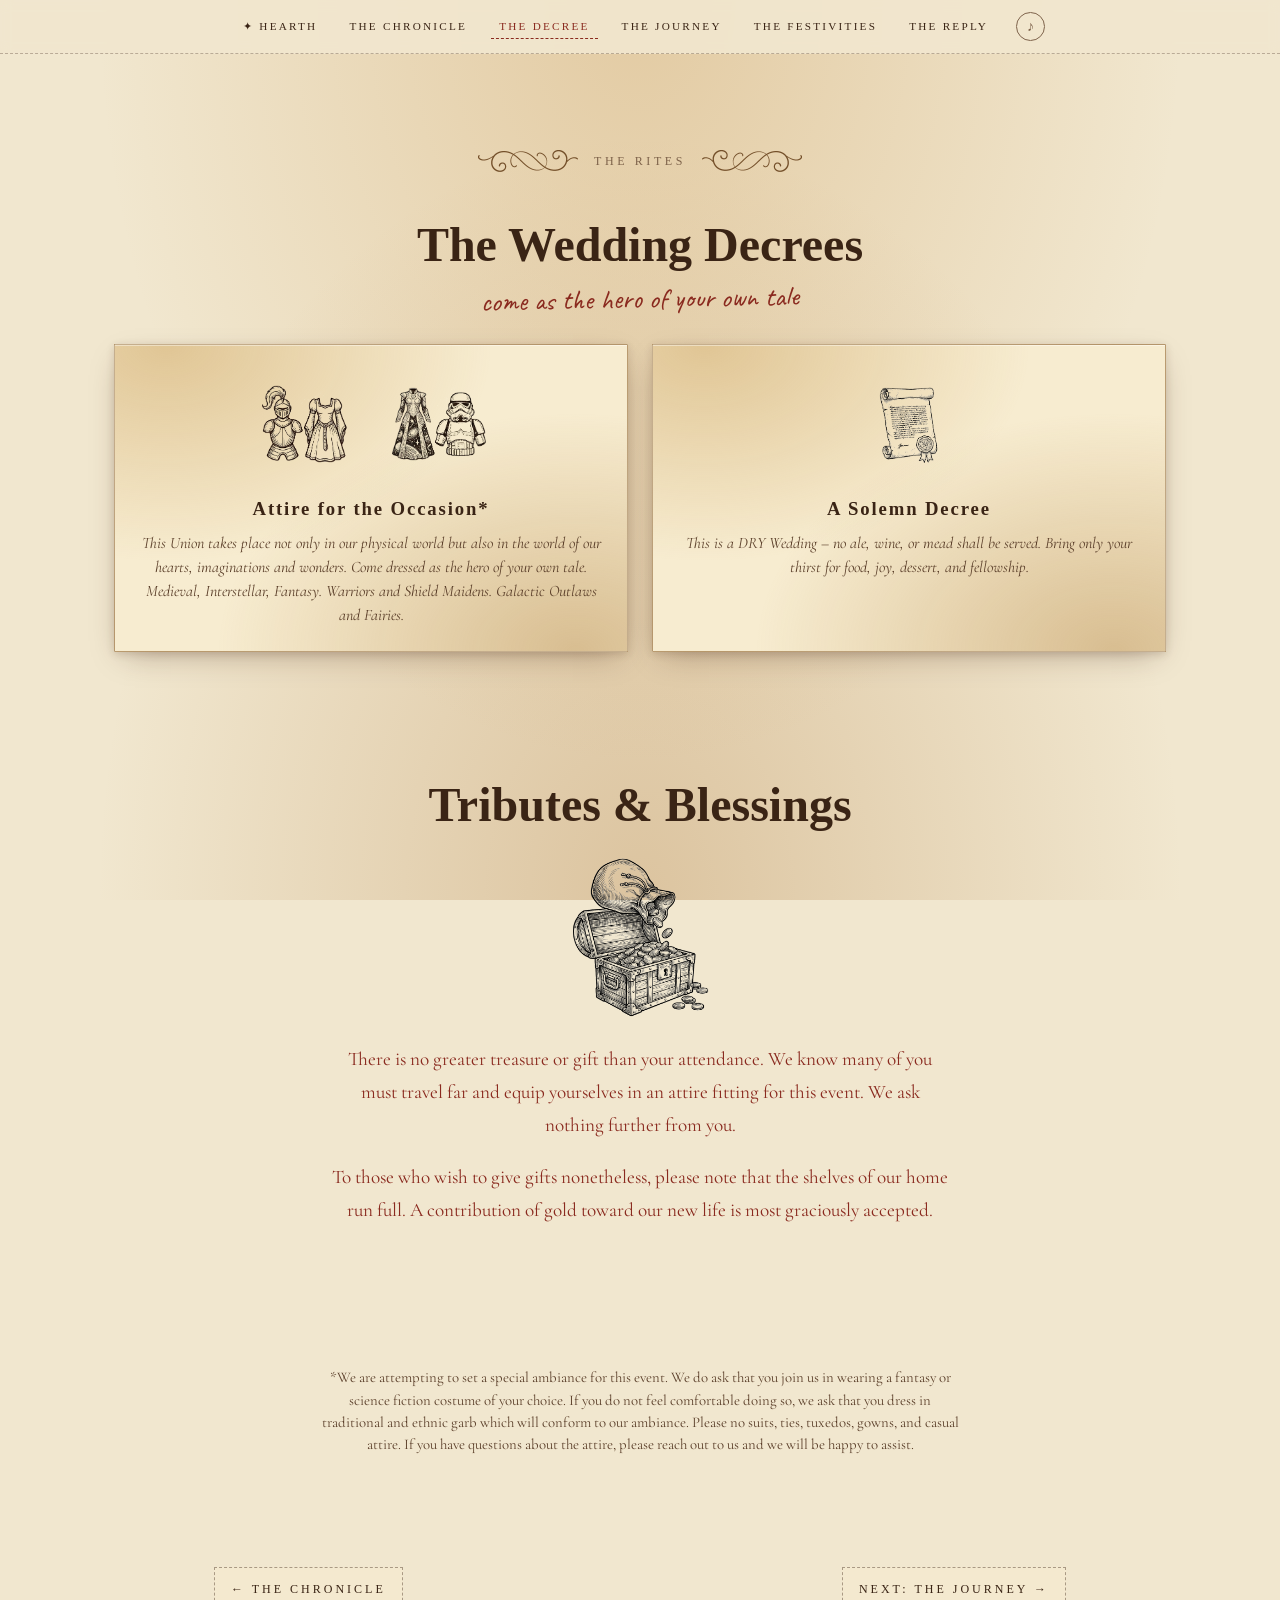
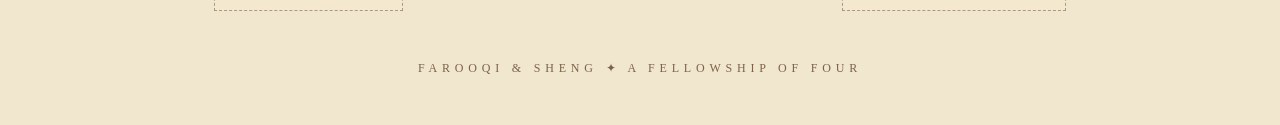
==== commit ab93f21e: "08" ====
--- a/details.html
+++ b/details.html
@@ -8,6 +8,7 @@
 <link rel="stylesheet" href="styles.css" />
 </head>
 <body>
+<audio id="bg-music" src="assets/med-dance.mp3" loop preload="auto"></audio>
 <nav class="site-nav"><div class="nav-inner">
   <a href="index.html">✦ Hearth</a>
   <a href="story.html">The Chronicle</a>
@@ -15,6 +16,7 @@
   <a href="journey.html">The Journey</a>
   <a href="festivities.html">THE FESTIVITIES</a>
   <a href="rsvp.html">The Reply</a>
+  <button id="music-toggle" class="music-toggle" type="button" aria-label="Toggle background music">&#9834;</button>
 </div></nav>
 <section class="page-section container">
   <div class="divider"><img class="line" src="assets/left-line.png" alt="" aria-hidden="true" /><span class="label">The Rites</span><img class="line" src="assets/right-line.png" alt="" aria-hidden="true" /></div>
--- a/styles.css
+++ b/styles.css
@@ -43,6 +43,9 @@
 .site-nav a { color: var(--ink); text-decoration: none; padding: 0.25rem 0.5rem; border-bottom: 1.5px dashed transparent; }
 .site-nav a:hover { border-bottom-color: var(--seal); color: var(--seal); text-decoration: none; }
 .site-nav a.active { color: var(--seal); border-bottom-color: var(--seal); }
+.music-toggle { display: inline-flex; align-items: center; justify-content: center; width: 1.8rem; height: 1.8rem; margin-left: 0.25rem; padding: 0; border: 1.5px solid var(--ink-soft); border-radius: 50%; background: transparent; color: var(--ink-soft); font-size: 0.9rem; line-height: 1; cursor: pointer; transition: color 0.2s, border-color 0.2s; }
+.music-toggle:hover { color: var(--seal); border-color: var(--seal); }
+.music-toggle.playing { color: var(--seal); border-color: var(--seal); }
 
 /* Cards */
 .parchment-card {
